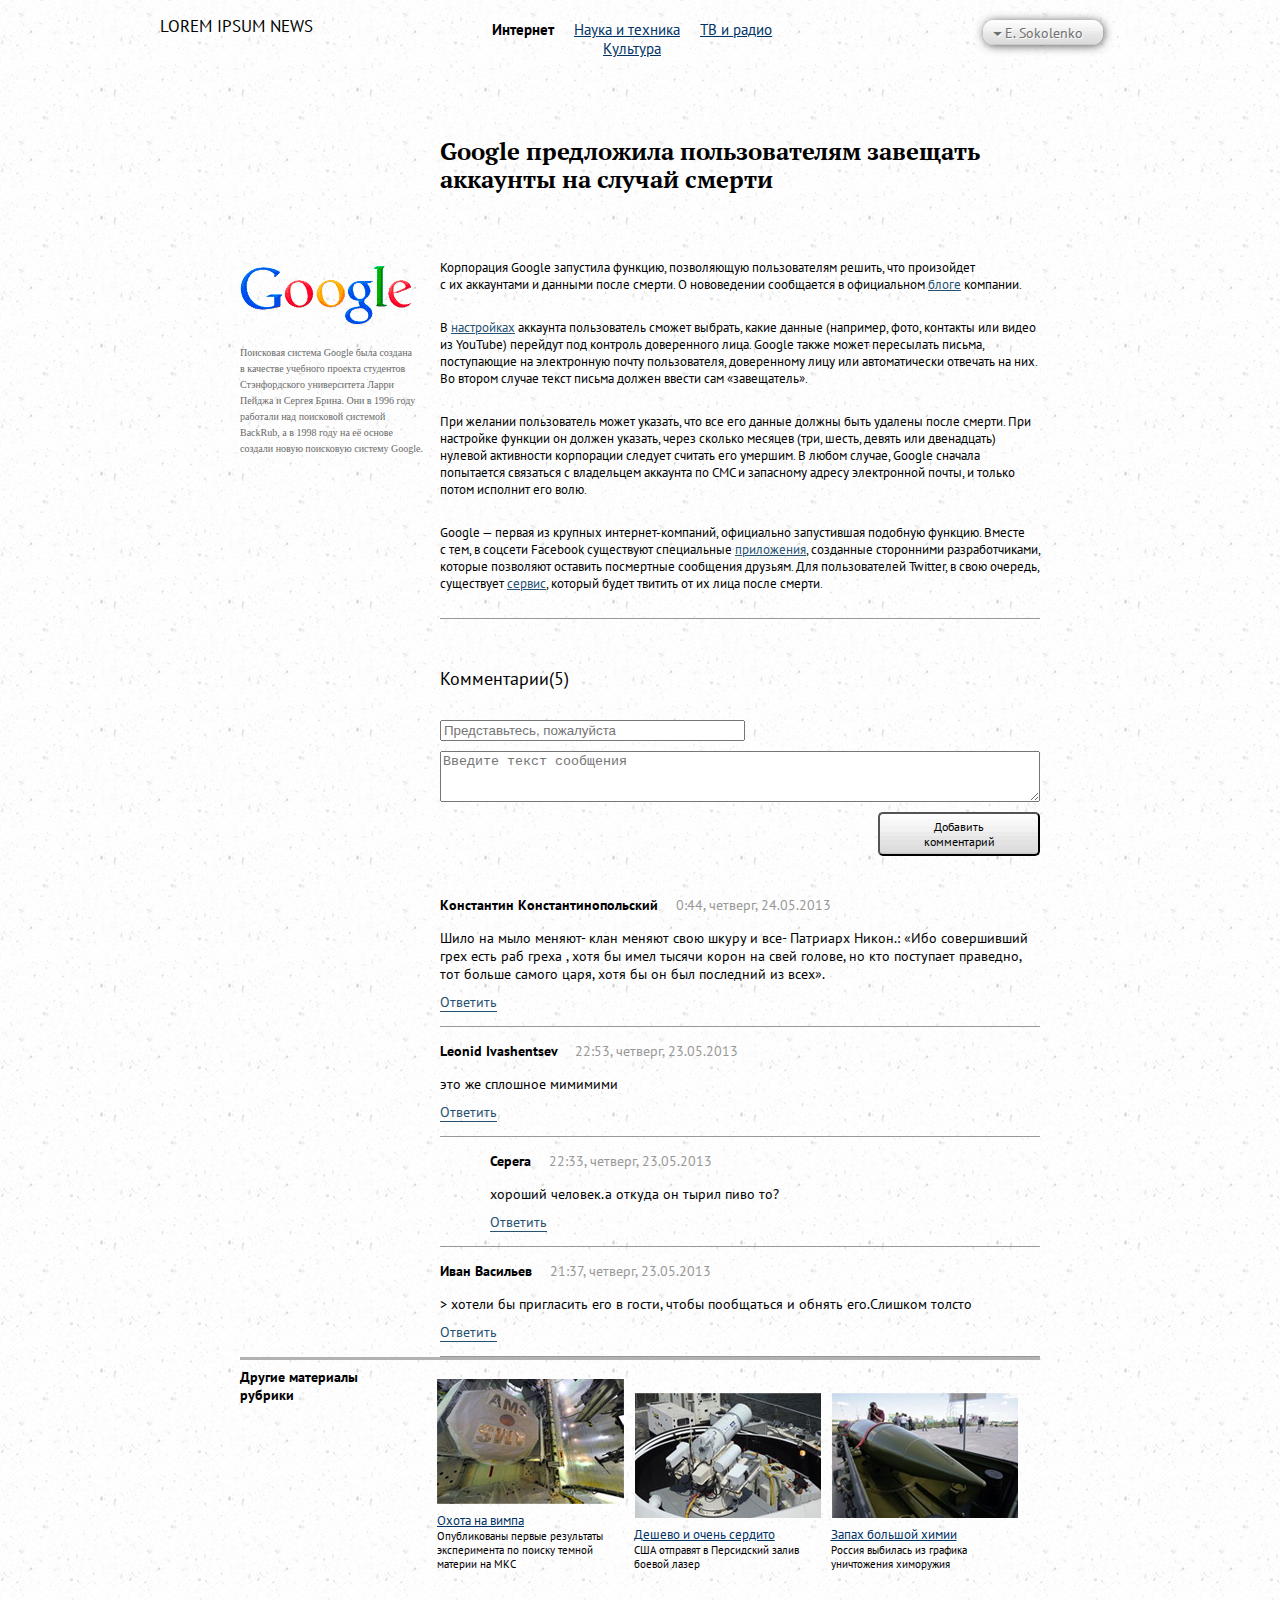
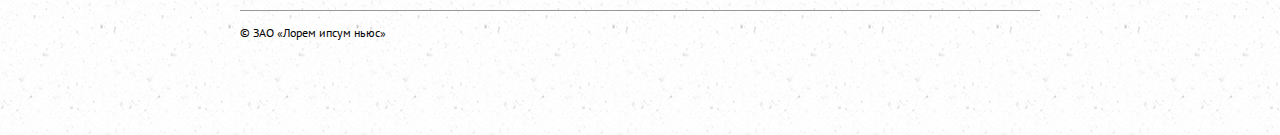
==== homework/hw_1/news.html @ dde20dbd "all homework" ====
<!doctype html>
<html lang="en">
<head>
	<meta charset="UTF-8">
	<title>News</title>
	<link href='http://fonts.googleapis.com/css?family=PT+Sans:400,700,400italic&subset=latin,cyrillic' rel='stylesheet' type='text/css'>
	<link href='http://fonts.googleapis.com/css?family=PT+Serif:400,700&subset=latin,cyrillic' rel='stylesheet' type='text/css'>

	<link rel="stylesheet/less" type="text/css" href="styleLESS.less">
	<script src="less.js" type="text/javascript"></script>
	<script src="jquery.js" type="text/javascript"></script>
	</head>
<body>
	<div class="left-title">
			<a href="#" title="lorem ipsum news">LOREM IPSUM NEWS</a>
	</div>	
	<nav class="main-nav"><p>
		<a href="#" id="part1">Интернет</a>
		<a href="#">Наука и техника</a>
		<a href="#">ТВ и радио</a>
		<a href="#">Культура</a></p>
	</nav>
	<div class="user-menu">
		<div class="arrow">
			<p>6</p>
		</div>
		<p>E. Sokolenko</p>
		<div class="user-menu-list">
			<ul>
				<li><a href="#">Профиль</a></li>
				<li><a href="#">Сообщения</a></li>
				<li><a href="#">Выход</a></li>
			</ul>
		</div>
	</div>
	<div class="all-art">
	<article class="main-article">
		<h2>Google предложила пользователям завещать аккаунты на случай смерти</h2>
		<p>Корпорация Google запустила функцию, позволяющую пользователям решить, что произойдет с&nbsp;их&nbsp;аккаунтами и&nbsp;данными после смерти. О&nbsp;нововедении сообщается в&nbsp;официальном <a href="#" class="in-text">блоге</a> компании.</p>
		<p>В&nbsp;<a href="#" class="in-text">настройках</a> аккаунта пользователь сможет выбрать, какие данные (например, фото, контакты или видео из&nbsp;YouTube) перейдут под контроль доверенного лица. Google также может пересылать письма, поступающие на&nbsp;электронную почту пользователя, доверенному лицу или автоматически отвечать на&nbsp;них. Во&nbsp;втором случае текст письма должен ввести сам &laquo;завещатель&raquo;.</p>
		<p>При желании пользователь может указать, что все его данные должны быть удалены после смерти. При настройке функции он&nbsp;должен указать, через сколько месяцев (три, шесть, девять или двенадцать) нулевой активности корпорации следует считать его умершим. В&nbsp;любом случае, Google сначала попытается связаться с&nbsp;владельцем аккаунта по&nbsp;СМС и&nbsp;запасному адресу электронной почты, и&nbsp;только потом исполнит его волю.</p>
		<p>Google&nbsp;&mdash; первая из&nbsp;крупных интернет-компаний, официально запустившая подобную функцию. Вместе с&nbsp;тем, в&nbsp;соцсети Facebook существуют специальные <a href="#" class="in-text">приложения</a>, созданные сторонними разработчиками, которые позволяют оставить посмертные сообщения друзьям. Для пользователей Twitter, в&nbsp;свою очередь, существует <a href="#" class="in-text">сервис</a>, который будет твитить от&nbsp;их&nbsp;лица после смерти.</p>
	</article>
	<aside class="google-history">
		<img src="images/google.png" alt="Гугл">
		<p>Поисковая система Google была создана в&nbsp;качестве учебного проекта студентов Стэнфордского университета Ларри Пейджа и&nbsp;Сергея Брина. Они в&nbsp;1996 году работали над поисковой системой BackRub, а&nbsp;в&nbsp;1998 году на&nbsp;её&nbsp;основе создали новую поисковую систему Google.</p>
	</aside>
	<div class="clearfix"></div>
	<section class="all-comments">
		<header class="main-head">Комментарии(5)</header>
		<div id="comments-form" class="comment-form">
		
			<div class="fields">
				<input type="text" class="comment-input" placeholder="Представьтесь, пожалуйста" size="35">
				<textarea  class="textarea1" cols="30" rows="10" placeholder="Введите текст сообщения"></textarea>
				<div class="alert">
					<img src="images/alert.png" >
					<p>Пожалуйста, заполните все поля перед отправкой</p></div>
				<button class="add">Добавить комментарий</button>
				
				<div class="cl-fix"></div>
			</div>	
			
		</div>
		<div class="container"></div>
		<div class="text-comment">
			<header class="comment-head">Константин Константинопольский  <span class="time">0:44, четверг, 24.05.2013</span></header>
			<p>Шило на мыло меняют- клан меняют свою шкуру и все- Патриарх Никон.: «Ибо совершивший грех есть раб греха , хотя бы имел тысячи корон на свей голове, но кто поступает праведно, тот больше самого царя, хотя бы он был последний из всех».</p>
			<a class="this">Ответить</a>
		</div>

		<div class="text-comment">
			<header class="comment-head">Leonid Ivashentsev   <span class="time">22:53, четверг, 23.05.2013</span></header>
			<p>это же сплошное мимимими</p>
			<a class="this">Ответить</a>
		</div>

		<div class="text-comment">
			<div class="comment-mini">
				<header class="comment-head">Серега  <span class="time">22:33, четверг, 23.05.2013</span></header>
				<p>хороший человек.а откуда он тырил пиво то?</p>
				<a class="this">Ответить</a>
			</div>
			
		</div>

		<div class="text-comment">
			<header class="comment-head">Иван Васильев  <span class="time">21:37, четверг, 23.05.2013</span></header>
			<p>> хотели бы пригласить его в гости, чтобы пообщаться и обнять его.Слишком толсто</p>
			<a class="this">Ответить</a>
		</div>
			
			
		</div>
	</section>
	<div class="cl-fix"></div>
	</div>

	<section class="other-news">
		<header class="other-news-head">Другие материалы<br> рубрики</header>
		<ul class="news-list">
			<li>
				<img class="news-list-img" src="images/1-1.png" alt="1">
				<a href="#">Охота на вимпа</a>
				<p class="little-news" id="news1">Опубликованы первые результаты эксперимента по поиску темной материи на МКС</p>
			</li>
			<li>
				<img class="news-list-img" src="images/1-2.png" alt="2">
				<a href="#">Дешево и очень сердито</a>
				<p class="little-news" id="news2">США отправят в Персидский залив боевой лазер</p>
			</li>
			<li>
				<img class="news-list-img" src="images/1-3.png" alt="3">
				<a href="#">Запах большой химии</a>
				<p class="little-news" id="news3">Россия выбилась из графика уничтожения химоружия</p>
			</li>
		</ul>
	</section>
	<footer class="bottom">
		© ЗАО «Лорем ипсум ньюс»
	</footer>

<script type="text/javascript">
	$("#comments-form").clone().appendTo(".container");
	$('.this').click(function(){
		$(".container").css({'display':'block'});
		$(".container").detach().appendTo($(this).closest('.text-comment'));
	}	
	)
</script>
<script type="text/javascript">
	$('.add').click(function(){
		if (($(this).prevAll('.textarea1').val() == '') || ($(this).prevAll('.comment-input').val() == '')) {
				    $(this).prevAll('.alert').css({'display':'inline'});
		}	
		else {$(this).prevAll('.alert').css({'display':'none'});}	
	}
	)
</script>
</body>
</html>
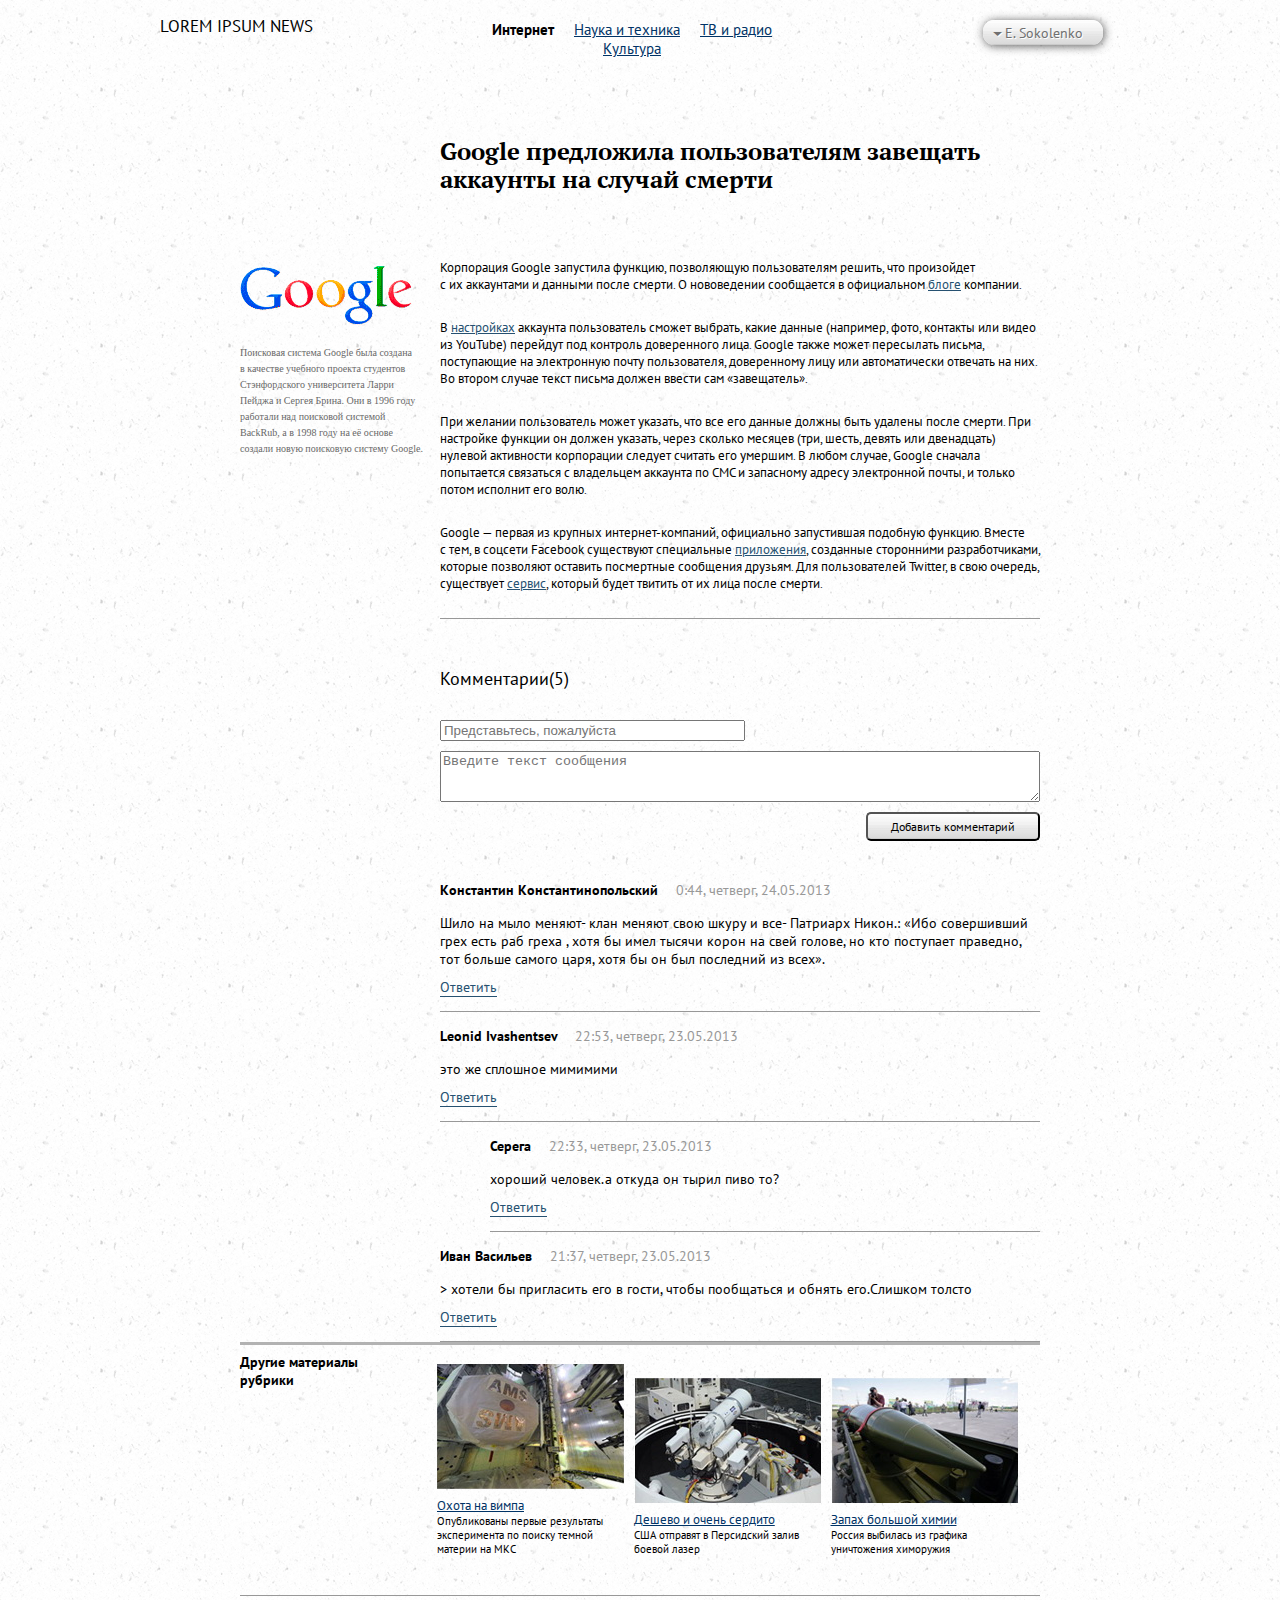
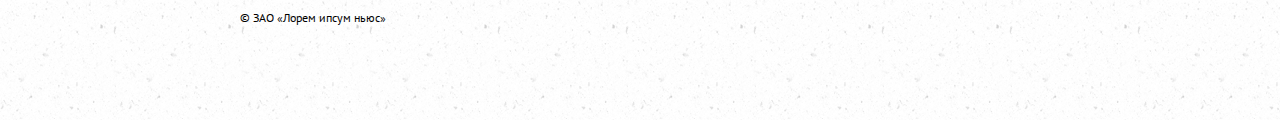
==== commit f522c172: "Update news.html" ====
--- a/homework/hw_1/news.html
+++ b/homework/hw_1/news.html
@@ -75,8 +75,10 @@
 			<a class="this">Ответить</a>
 		</div>
 
-		<div class="text-comment">
-			<div class="comment-mini">
+		
+		<div class="comment-mini">
+			<div class="text-comment">
+			
 				<header class="comment-head">Серега  <span class="time">22:33, четверг, 23.05.2013</span></header>
 				<p>хороший человек.а откуда он тырил пиво то?</p>
 				<a class="this">Ответить</a>
@@ -138,4 +140,4 @@
 	)
 </script>
 </body>
-</html>+</html>
